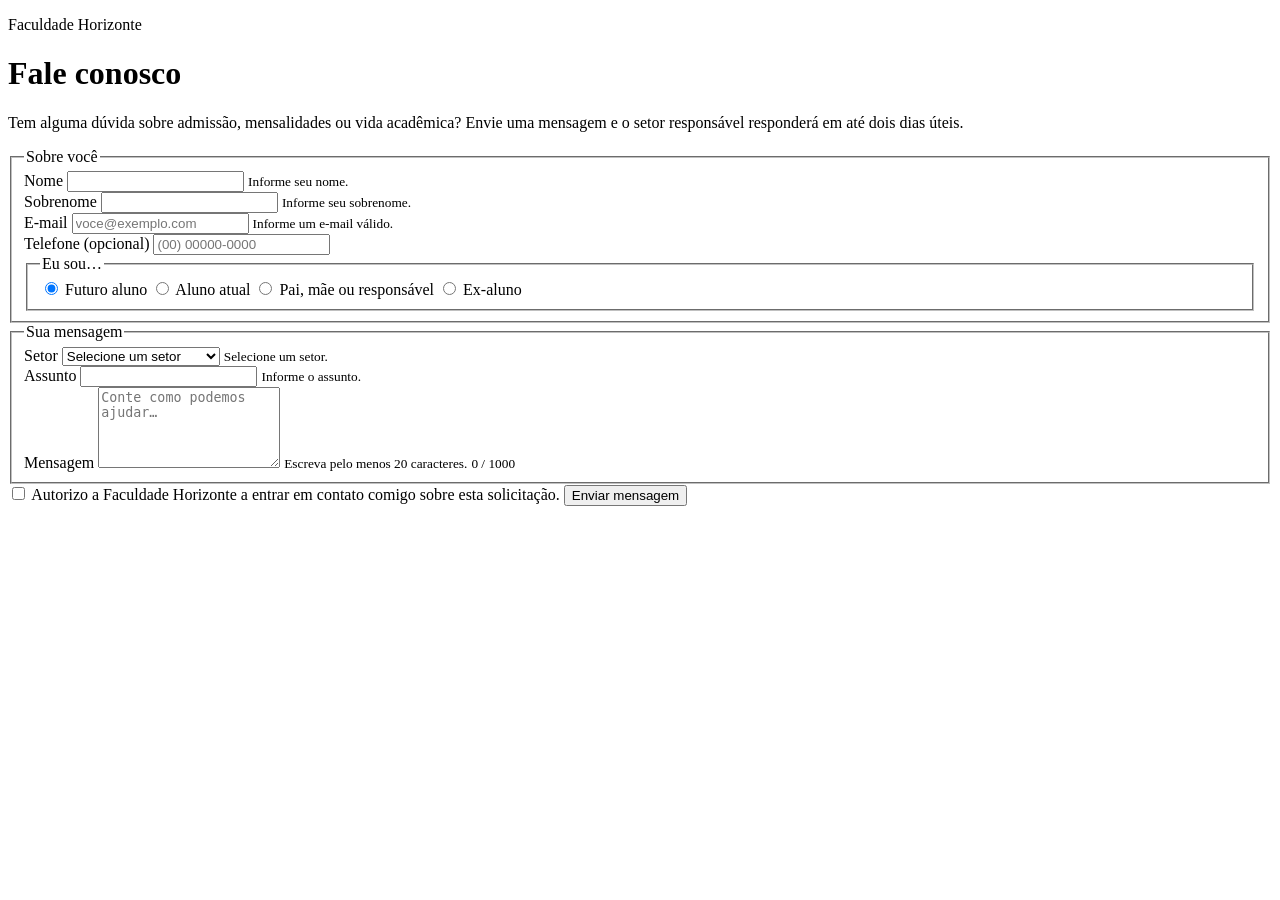
==== index.html @ 1bf38c23 "refactor: traduz páginas, README e identificadores para português" ====
<!DOCTYPE html>
<html lang="pt-BR">

<head>
    <meta charset="UTF-8">
    <meta name="viewport" content="width=device-width, initial-scale=1.0">
    <meta name="description" content="Fale com a Faculdade Horizonte: admissão e matrícula, mensalidades e bolsas, secretaria acadêmica, estágios e carreiras e suporte de TI.">
    <meta name="color-scheme" content="light dark">
    <title>Fale Conosco — Faculdade Horizonte</title>
    <link rel="preconnect" href="https://fonts.googleapis.com">
    <link rel="preconnect" href="https://fonts.gstatic.com" crossorigin>
    <link
        href="https://fonts.googleapis.com/css2?family=Fraunces:opsz,wght@9..144,600&family=Inter:wght@400;500;600&display=swap"
        rel="stylesheet">
    <link rel="stylesheet" href="css/estilos.css">
    <script src="js/principal.js" defer></script>
</head>

<body>
    <main class="pagina">
        <header class="introducao">
            <p class="selo">Faculdade Horizonte</p>
            <h1>Fale conosco</h1>
            <p>Tem alguma dúvida sobre admissão, mensalidades ou vida acadêmica? Envie uma mensagem e o setor responsável responderá em até dois dias úteis.</p>
        </header>

        <form class="cartao" id="formulario-contato" action="obrigado.html" method="post">
            <fieldset>
                <legend>Sobre você</legend>

                <div class="linha">
                    <div class="campo">
                        <label for="nome">Nome</label>
                        <input type="text" id="nome" name="nome" autocomplete="given-name"
                            aria-describedby="erro-nome" required>
                        <small class="erro" id="erro-nome">Informe seu nome.</small>
                    </div>
                    <div class="campo">
                        <label for="sobrenome">Sobrenome</label>
                        <input type="text" id="sobrenome" name="sobrenome" autocomplete="family-name"
                            aria-describedby="erro-sobrenome" required>
                        <small class="erro" id="erro-sobrenome">Informe seu sobrenome.</small>
                    </div>
                </div>

                <div class="linha">
                    <div class="campo">
                        <label for="email">E-mail</label>
                        <input type="email" id="email" name="email" autocomplete="email" placeholder="voce@exemplo.com"
                            aria-describedby="erro-email" required>
                        <small class="erro" id="erro-email">Informe um e-mail válido.</small>
                    </div>
                    <div class="campo">
                        <label for="telefone">Telefone <span class="opcional">(opcional)</span></label>
                        <input type="tel" id="telefone" name="telefone" autocomplete="tel" inputmode="numeric"
                            placeholder="(00) 00000-0000">
                    </div>
                </div>

                <fieldset class="campo">
                    <legend class="rotulo-campo">Eu sou…</legend>
                    <div class="opcoes">
                        <label class="opcao">
                            <input type="radio" name="perfil" value="futuro-aluno" required checked>
                            <span>Futuro aluno</span>
                        </label>
                        <label class="opcao">
                            <input type="radio" name="perfil" value="aluno-atual">
                            <span>Aluno atual</span>
                        </label>
                        <label class="opcao">
                            <input type="radio" name="perfil" value="responsavel">
                            <span>Pai, mãe ou responsável</span>
                        </label>
                        <label class="opcao">
                            <input type="radio" name="perfil" value="ex-aluno">
                            <span>Ex-aluno</span>
                        </label>
                    </div>
                </fieldset>
            </fieldset>

            <fieldset>
                <legend>Sua mensagem</legend>

                <div class="campo">
                    <label for="setor">Setor</label>
                    <select id="setor" name="setor" aria-describedby="erro-setor" required>
                        <option value="" disabled selected>Selecione um setor</option>
                        <option value="admissao">Admissão e matrícula</option>
                        <option value="mensalidades">Mensalidades e bolsas</option>
                        <option value="secretaria">Secretaria acadêmica</option>
                        <option value="estagios-carreiras">Estágios e carreiras</option>
                        <option value="suporte-ti">Suporte de TI</option>
                        <option value="outro">Outro</option>
                    </select>
                    <small class="erro" id="erro-setor">Selecione um setor.</small>
                </div>

                <div class="campo">
                    <label for="assunto">Assunto</label>
                    <input type="text" id="assunto" name="assunto" maxlength="100" aria-describedby="erro-assunto" required>
                    <small class="erro" id="erro-assunto">Informe o assunto.</small>
                </div>

                <div class="campo">
                    <label for="mensagem">Mensagem</label>
                    <textarea id="mensagem" name="mensagem" rows="5" minlength="20" maxlength="1000"
                        placeholder="Conte como podemos ajudar…" aria-describedby="erro-mensagem contador" required></textarea>
                    <small class="erro" id="erro-mensagem">Escreva pelo menos 20 caracteres.</small>
                    <small class="contador" id="contador" aria-live="polite">0 / 1000</small>
                </div>
            </fieldset>

            <label class="consentimento">
                <input type="checkbox" name="consentimento" required>
                <span>Autorizo a Faculdade Horizonte a entrar em contato comigo sobre esta solicitação.</span>
            </label>

            <button type="submit">Enviar mensagem</button>
        </form>
    </main>
</body>

</html>
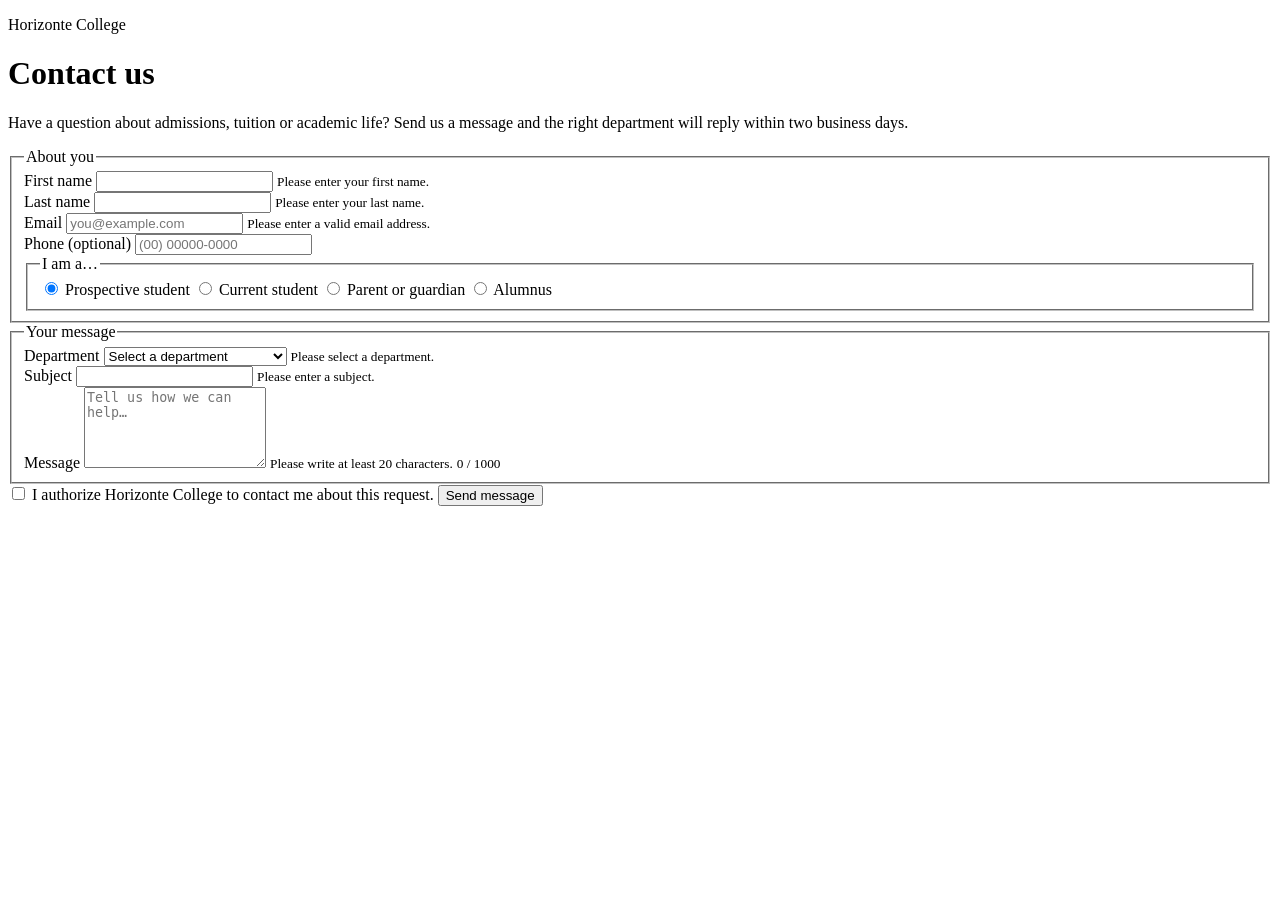
==== commit 6d26557b: "revert: restore English pages and README Restores the content of bb3acb6.  Co-Authored-By: Claude " ====
--- a/index.html
+++ b/index.html
@@ -1,125 +1,125 @@
 <!DOCTYPE html>
-<html lang="pt-BR">
+<html lang="en">
 
 <head>
-    <meta charset="UTF-8">
-    <meta name="viewport" content="width=device-width, initial-scale=1.0">
-    <meta name="description" content="Fale com a Faculdade Horizonte: admissão e matrícula, mensalidades e bolsas, secretaria acadêmica, estágios e carreiras e suporte de TI.">
-    <meta name="color-scheme" content="light dark">
-    <title>Fale Conosco — Faculdade Horizonte</title>
-    <link rel="preconnect" href="https://fonts.googleapis.com">
-    <link rel="preconnect" href="https://fonts.gstatic.com" crossorigin>
-    <link
-        href="https://fonts.googleapis.com/css2?family=Fraunces:opsz,wght@9..144,600&family=Inter:wght@400;500;600&display=swap"
-        rel="stylesheet">
-    <link rel="stylesheet" href="css/estilos.css">
-    <script src="js/principal.js" defer></script>
+  <meta charset="UTF-8">
+  <meta name="viewport" content="width=device-width, initial-scale=1.0">
+  <meta name="description" content="Contact Horizonte College: admissions and enrollment, tuition and scholarships, registrar's office, internships and careers, and IT support.">
+  <meta name="color-scheme" content="light dark">
+  <title>Contact Us — Horizonte College</title>
+  <link rel="preconnect" href="https://fonts.googleapis.com">
+  <link rel="preconnect" href="https://fonts.gstatic.com" crossorigin>
+  <link
+    href="https://fonts.googleapis.com/css2?family=Fraunces:opsz,wght@9..144,600&family=Inter:wght@400;500;600&display=swap"
+    rel="stylesheet">
+  <link rel="stylesheet" href="css/styles.css">
+  <script src="js/main.js" defer></script>
 </head>
 
 <body>
-    <main class="pagina">
-        <header class="introducao">
-            <p class="selo">Faculdade Horizonte</p>
-            <h1>Fale conosco</h1>
-            <p>Tem alguma dúvida sobre admissão, mensalidades ou vida acadêmica? Envie uma mensagem e o setor responsável responderá em até dois dias úteis.</p>
-        </header>
+  <main class="page">
+    <header class="intro">
+      <p class="badge">Horizonte College</p>
+      <h1>Contact us</h1>
+      <p>Have a question about admissions, tuition or academic life? Send us a message and the right department will reply within two business days.</p>
+    </header>
 
-        <form class="cartao" id="formulario-contato" action="obrigado.html" method="post">
-            <fieldset>
-                <legend>Sobre você</legend>
+    <form class="card" id="contact-form" action="thank-you.html" method="post">
+      <fieldset>
+        <legend>About you</legend>
 
-                <div class="linha">
-                    <div class="campo">
-                        <label for="nome">Nome</label>
-                        <input type="text" id="nome" name="nome" autocomplete="given-name"
-                            aria-describedby="erro-nome" required>
-                        <small class="erro" id="erro-nome">Informe seu nome.</small>
-                    </div>
-                    <div class="campo">
-                        <label for="sobrenome">Sobrenome</label>
-                        <input type="text" id="sobrenome" name="sobrenome" autocomplete="family-name"
-                            aria-describedby="erro-sobrenome" required>
-                        <small class="erro" id="erro-sobrenome">Informe seu sobrenome.</small>
-                    </div>
-                </div>
+        <div class="row">
+          <div class="field">
+            <label for="firstName">First name</label>
+            <input type="text" id="firstName" name="firstName" autocomplete="given-name"
+              aria-describedby="first-name-error" required>
+            <small class="error" id="first-name-error">Please enter your first name.</small>
+          </div>
+          <div class="field">
+            <label for="lastName">Last name</label>
+            <input type="text" id="lastName" name="lastName" autocomplete="family-name"
+              aria-describedby="last-name-error" required>
+            <small class="error" id="last-name-error">Please enter your last name.</small>
+          </div>
+        </div>
 
-                <div class="linha">
-                    <div class="campo">
-                        <label for="email">E-mail</label>
-                        <input type="email" id="email" name="email" autocomplete="email" placeholder="voce@exemplo.com"
-                            aria-describedby="erro-email" required>
-                        <small class="erro" id="erro-email">Informe um e-mail válido.</small>
-                    </div>
-                    <div class="campo">
-                        <label for="telefone">Telefone <span class="opcional">(opcional)</span></label>
-                        <input type="tel" id="telefone" name="telefone" autocomplete="tel" inputmode="numeric"
-                            placeholder="(00) 00000-0000">
-                    </div>
-                </div>
+        <div class="row">
+          <div class="field">
+            <label for="email">Email</label>
+            <input type="email" id="email" name="email" autocomplete="email" placeholder="you@example.com"
+              aria-describedby="email-error" required>
+            <small class="error" id="email-error">Please enter a valid email address.</small>
+          </div>
+          <div class="field">
+            <label for="phone">Phone <span class="optional">(optional)</span></label>
+            <input type="tel" id="phone" name="phone" autocomplete="tel" inputmode="numeric"
+              placeholder="(00) 00000-0000">
+          </div>
+        </div>
 
-                <fieldset class="campo">
-                    <legend class="rotulo-campo">Eu sou…</legend>
-                    <div class="opcoes">
-                        <label class="opcao">
-                            <input type="radio" name="perfil" value="futuro-aluno" required checked>
-                            <span>Futuro aluno</span>
-                        </label>
-                        <label class="opcao">
-                            <input type="radio" name="perfil" value="aluno-atual">
-                            <span>Aluno atual</span>
-                        </label>
-                        <label class="opcao">
-                            <input type="radio" name="perfil" value="responsavel">
-                            <span>Pai, mãe ou responsável</span>
-                        </label>
-                        <label class="opcao">
-                            <input type="radio" name="perfil" value="ex-aluno">
-                            <span>Ex-aluno</span>
-                        </label>
-                    </div>
-                </fieldset>
-            </fieldset>
+        <fieldset class="field">
+          <legend class="field-label">I am a…</legend>
+          <div class="options">
+            <label class="option">
+              <input type="radio" name="role" value="prospective-student" required checked>
+              <span>Prospective student</span>
+            </label>
+            <label class="option">
+              <input type="radio" name="role" value="current-student">
+              <span>Current student</span>
+            </label>
+            <label class="option">
+              <input type="radio" name="role" value="parent-guardian">
+              <span>Parent or guardian</span>
+            </label>
+            <label class="option">
+              <input type="radio" name="role" value="alumnus">
+              <span>Alumnus</span>
+            </label>
+          </div>
+        </fieldset>
+      </fieldset>
 
-            <fieldset>
-                <legend>Sua mensagem</legend>
+      <fieldset>
+        <legend>Your message</legend>
 
-                <div class="campo">
-                    <label for="setor">Setor</label>
-                    <select id="setor" name="setor" aria-describedby="erro-setor" required>
-                        <option value="" disabled selected>Selecione um setor</option>
-                        <option value="admissao">Admissão e matrícula</option>
-                        <option value="mensalidades">Mensalidades e bolsas</option>
-                        <option value="secretaria">Secretaria acadêmica</option>
-                        <option value="estagios-carreiras">Estágios e carreiras</option>
-                        <option value="suporte-ti">Suporte de TI</option>
-                        <option value="outro">Outro</option>
-                    </select>
-                    <small class="erro" id="erro-setor">Selecione um setor.</small>
-                </div>
+        <div class="field">
+          <label for="department">Department</label>
+          <select id="department" name="department" aria-describedby="department-error" required>
+            <option value="" disabled selected>Select a department</option>
+            <option value="admissions">Admissions and enrollment</option>
+            <option value="tuition">Tuition and scholarships</option>
+            <option value="registrar">Registrar's office</option>
+            <option value="internships-careers">Internships and careers</option>
+            <option value="it-support">IT support</option>
+            <option value="other">Other</option>
+          </select>
+          <small class="error" id="department-error">Please select a department.</small>
+        </div>
 
-                <div class="campo">
-                    <label for="assunto">Assunto</label>
-                    <input type="text" id="assunto" name="assunto" maxlength="100" aria-describedby="erro-assunto" required>
-                    <small class="erro" id="erro-assunto">Informe o assunto.</small>
-                </div>
+        <div class="field">
+          <label for="subject">Subject</label>
+          <input type="text" id="subject" name="subject" maxlength="100" aria-describedby="subject-error" required>
+          <small class="error" id="subject-error">Please enter a subject.</small>
+        </div>
 
-                <div class="campo">
-                    <label for="mensagem">Mensagem</label>
-                    <textarea id="mensagem" name="mensagem" rows="5" minlength="20" maxlength="1000"
-                        placeholder="Conte como podemos ajudar…" aria-describedby="erro-mensagem contador" required></textarea>
-                    <small class="erro" id="erro-mensagem">Escreva pelo menos 20 caracteres.</small>
-                    <small class="contador" id="contador" aria-live="polite">0 / 1000</small>
-                </div>
-            </fieldset>
+        <div class="field">
+          <label for="message">Message</label>
+          <textarea id="message" name="message" rows="5" minlength="20" maxlength="1000"
+            placeholder="Tell us how we can help…" aria-describedby="message-error counter" required></textarea>
+          <small class="error" id="message-error">Please write at least 20 characters.</small>
+          <small class="counter" id="counter" aria-live="polite">0 / 1000</small>
+        </div>
+      </fieldset>
 
-            <label class="consentimento">
-                <input type="checkbox" name="consentimento" required>
-                <span>Autorizo a Faculdade Horizonte a entrar em contato comigo sobre esta solicitação.</span>
-            </label>
+      <label class="consent">
+        <input type="checkbox" name="consent" required>
+        <span>I authorize Horizonte College to contact me about this request.</span>
+      </label>
 
-            <button type="submit">Enviar mensagem</button>
-        </form>
-    </main>
+      <button type="submit">Send message</button>
+    </form>
+  </main>
 </body>
 
 </html>
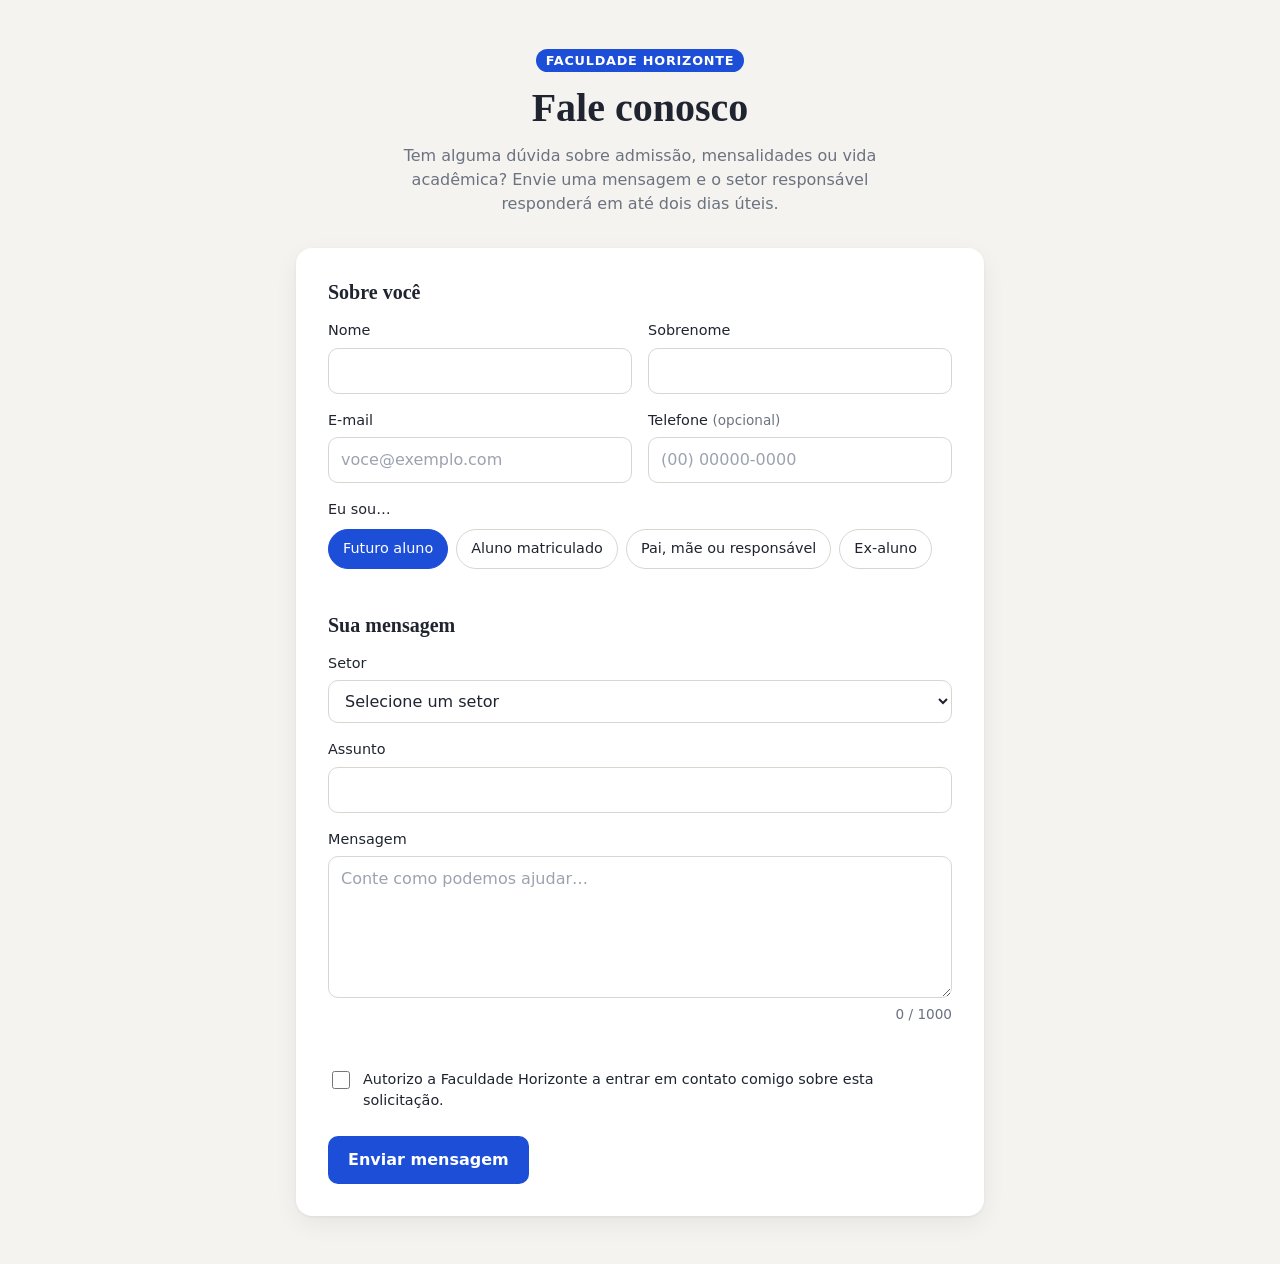
==== commit 58013b51: "feat: traduz a página de contato para português" ====
--- a/index.html
+++ b/index.html
@@ -1,12 +1,12 @@
 <!DOCTYPE html>
-<html lang="en">
+<html lang="pt-BR">
 
 <head>
   <meta charset="UTF-8">
   <meta name="viewport" content="width=device-width, initial-scale=1.0">
-  <meta name="description" content="Contact Horizonte College: admissions and enrollment, tuition and scholarships, registrar's office, internships and careers, and IT support.">
+  <meta name="description" content="Fale com a Faculdade Horizonte: admissão e matrícula, mensalidades e bolsas, secretaria acadêmica, estágios e carreiras e suporte de TI.">
   <meta name="color-scheme" content="light dark">
-  <title>Contact Us — Horizonte College</title>
+  <title>Fale Conosco — Faculdade Horizonte</title>
   <link rel="preconnect" href="https://fonts.googleapis.com">
   <link rel="preconnect" href="https://fonts.gstatic.com" crossorigin>
   <link
@@ -19,105 +19,105 @@
 <body>
   <main class="page">
     <header class="intro">
-      <p class="badge">Horizonte College</p>
-      <h1>Contact us</h1>
-      <p>Have a question about admissions, tuition or academic life? Send us a message and the right department will reply within two business days.</p>
+      <p class="badge">Faculdade Horizonte</p>
+      <h1>Fale conosco</h1>
+      <p>Tem alguma dúvida sobre admissão, mensalidades ou vida acadêmica? Envie uma mensagem e o setor responsável responderá em até dois dias úteis.</p>
     </header>
 
     <form class="card" id="contact-form" action="thank-you.html" method="post">
       <fieldset>
-        <legend>About you</legend>
+        <legend>Sobre você</legend>
 
         <div class="row">
           <div class="field">
-            <label for="firstName">First name</label>
+            <label for="firstName">Nome</label>
             <input type="text" id="firstName" name="firstName" autocomplete="given-name"
               aria-describedby="first-name-error" required>
-            <small class="error" id="first-name-error">Please enter your first name.</small>
+            <small class="error" id="first-name-error">Informe seu nome.</small>
           </div>
           <div class="field">
-            <label for="lastName">Last name</label>
+            <label for="lastName">Sobrenome</label>
             <input type="text" id="lastName" name="lastName" autocomplete="family-name"
               aria-describedby="last-name-error" required>
-            <small class="error" id="last-name-error">Please enter your last name.</small>
+            <small class="error" id="last-name-error">Informe seu sobrenome.</small>
           </div>
         </div>
 
         <div class="row">
           <div class="field">
-            <label for="email">Email</label>
-            <input type="email" id="email" name="email" autocomplete="email" placeholder="you@example.com"
+            <label for="email">E-mail</label>
+            <input type="email" id="email" name="email" autocomplete="email" placeholder="voce@exemplo.com"
               aria-describedby="email-error" required>
-            <small class="error" id="email-error">Please enter a valid email address.</small>
+            <small class="error" id="email-error">Informe um e-mail válido.</small>
           </div>
           <div class="field">
-            <label for="phone">Phone <span class="optional">(optional)</span></label>
+            <label for="phone">Telefone <span class="optional">(opcional)</span></label>
             <input type="tel" id="phone" name="phone" autocomplete="tel" inputmode="numeric"
               placeholder="(00) 00000-0000">
           </div>
         </div>
 
         <fieldset class="field">
-          <legend class="field-label">I am a…</legend>
+          <legend class="field-label">Eu sou…</legend>
           <div class="options">
             <label class="option">
               <input type="radio" name="role" value="prospective-student" required checked>
-              <span>Prospective student</span>
+              <span>Futuro aluno</span>
             </label>
             <label class="option">
               <input type="radio" name="role" value="current-student">
-              <span>Current student</span>
+              <span>Aluno matriculado</span>
             </label>
             <label class="option">
               <input type="radio" name="role" value="parent-guardian">
-              <span>Parent or guardian</span>
+              <span>Pai, mãe ou responsável</span>
             </label>
             <label class="option">
               <input type="radio" name="role" value="alumnus">
-              <span>Alumnus</span>
+              <span>Ex-aluno</span>
             </label>
           </div>
         </fieldset>
       </fieldset>
 
       <fieldset>
-        <legend>Your message</legend>
+        <legend>Sua mensagem</legend>
 
         <div class="field">
-          <label for="department">Department</label>
+          <label for="department">Setor</label>
           <select id="department" name="department" aria-describedby="department-error" required>
-            <option value="" disabled selected>Select a department</option>
-            <option value="admissions">Admissions and enrollment</option>
-            <option value="tuition">Tuition and scholarships</option>
-            <option value="registrar">Registrar's office</option>
-            <option value="internships-careers">Internships and careers</option>
-            <option value="it-support">IT support</option>
-            <option value="other">Other</option>
+            <option value="" disabled selected>Selecione um setor</option>
+            <option value="admissions">Admissão e matrícula</option>
+            <option value="tuition">Mensalidades e bolsas</option>
+            <option value="registrar">Secretaria acadêmica</option>
+            <option value="internships-careers">Estágios e carreiras</option>
+            <option value="it-support">Suporte de TI</option>
+            <option value="other">Outro</option>
           </select>
-          <small class="error" id="department-error">Please select a department.</small>
+          <small class="error" id="department-error">Selecione um setor.</small>
         </div>
 
         <div class="field">
-          <label for="subject">Subject</label>
+          <label for="subject">Assunto</label>
           <input type="text" id="subject" name="subject" maxlength="100" aria-describedby="subject-error" required>
-          <small class="error" id="subject-error">Please enter a subject.</small>
+          <small class="error" id="subject-error">Informe o assunto.</small>
         </div>
 
         <div class="field">
-          <label for="message">Message</label>
+          <label for="message">Mensagem</label>
           <textarea id="message" name="message" rows="5" minlength="20" maxlength="1000"
-            placeholder="Tell us how we can help…" aria-describedby="message-error counter" required></textarea>
-          <small class="error" id="message-error">Please write at least 20 characters.</small>
+            placeholder="Conte como podemos ajudar…" aria-describedby="message-error counter" required></textarea>
+          <small class="error" id="message-error">Escreva pelo menos 20 caracteres.</small>
           <small class="counter" id="counter" aria-live="polite">0 / 1000</small>
         </div>
       </fieldset>
 
       <label class="consent">
         <input type="checkbox" name="consent" required>
-        <span>I authorize Horizonte College to contact me about this request.</span>
+        <span>Autorizo a Faculdade Horizonte a entrar em contato comigo sobre esta solicitação.</span>
       </label>
 
-      <button type="submit">Send message</button>
+      <button type="submit">Enviar mensagem</button>
     </form>
   </main>
 </body>
--- a/css/styles.css
+++ b/css/styles.css
@@ -0,0 +1,355 @@
+:root {
+    color-scheme: light;
+    --background: #f5f3ef;
+    --card-background: #ffffff;
+    --field-background: #ffffff;
+    --text: #1f2430;
+    --muted-text: #6b7280;
+    --hint-text: #9ca3af;
+    --border: #d9d6cf;
+    --border-hover: #b8b4aa;
+    --primary: #1d4ed8;
+    --on-primary: #ffffff;
+    --error: #b42318;
+    --success-background: #dcfce7;
+    --success-text: #15803d;
+    --shadow: 0 1px 3px rgb(0 0 0 / .06), 0 8px 24px rgb(0 0 0 / .06);
+    --radius: 10px;
+    --transition-speed: .15s;
+}
+
+@media (prefers-color-scheme: dark) {
+    :root {
+        color-scheme: dark;
+        --background: #12141a;
+        --card-background: #1b1e26;
+        --field-background: #12141a;
+        --text: #e8e9ed;
+        --muted-text: #9aa1ad;
+        --hint-text: #6b7280;
+        --border: #343844;
+        --border-hover: #4b5060;
+        --primary: #5b8cff;
+        --on-primary: #0b1020;
+        --error: #f97066;
+        --success-background: #14532d;
+        --success-text: #86efac;
+        --shadow: 0 1px 3px rgb(0 0 0 / .4), 0 8px 24px rgb(0 0 0 / .3);
+    }
+}
+
+*,
+*::before,
+*::after {
+    box-sizing: border-box;
+}
+
+body {
+    margin: 0;
+    font-family: "Inter", system-ui, sans-serif;
+    background: var(--background);
+    color: var(--text);
+    line-height: 1.5;
+    -webkit-font-smoothing: antialiased;
+}
+
+h1,
+h2,
+legend {
+    font-family: "Fraunces", Georgia, serif;
+    font-weight: 600;
+    line-height: 1.2;
+}
+
+h1 {
+    font-size: clamp(1.75rem, 1.2rem + 2vw, 2.5rem);
+    margin: 0 0 12px;
+}
+
+.page {
+    max-width: 720px;
+    margin: 0 auto;
+    padding: 48px 16px;
+}
+
+.intro {
+    text-align: center;
+    margin-bottom: 32px;
+}
+
+.intro p {
+    max-width: 52ch;
+    margin: 0 auto;
+    color: var(--muted-text);
+}
+
+.intro .badge {
+    display: inline-block;
+    margin-bottom: 12px;
+    padding: 2px 10px;
+    border-radius: 999px;
+    background: var(--primary);
+    color: var(--on-primary);
+    font-size: .8rem;
+    font-weight: 600;
+    letter-spacing: .06em;
+    text-transform: uppercase;
+}
+
+.card {
+    background: var(--card-background);
+    border-radius: 16px;
+    padding: 32px;
+    box-shadow: var(--shadow);
+}
+
+fieldset {
+    border: 0;
+    padding: 0;
+    margin: 0 0 28px;
+    min-width: 0;
+}
+
+legend {
+    padding: 0;
+    font-size: 1.25rem;
+    margin-bottom: 16px;
+}
+
+.row {
+    display: grid;
+    grid-template-columns: 1fr 1fr;
+    gap: 16px;
+}
+
+.field {
+    display: flex;
+    flex-direction: column;
+    gap: 6px;
+    margin-bottom: 16px;
+}
+
+label,
+.field-label {
+    font-weight: 500;
+    font-size: .9rem;
+}
+
+legend.field-label {
+    font-family: inherit;
+    line-height: 1.5;
+    margin-bottom: 8px;
+}
+
+.optional,
+.counter {
+    color: var(--muted-text);
+    font-weight: 400;
+    font-size: .85rem;
+}
+
+.counter {
+    align-self: flex-end;
+    font-variant-numeric: tabular-nums;
+}
+
+input,
+select,
+textarea {
+    width: 100%;
+    font: inherit;
+    color: inherit;
+    padding: 10px 12px;
+    border: 1px solid var(--border);
+    border-radius: var(--radius);
+    background: var(--field-background);
+    transition: border-color var(--transition-speed);
+}
+
+textarea {
+    resize: vertical;
+    min-height: 120px;
+}
+
+input:hover,
+select:hover,
+textarea:hover {
+    border-color: var(--border-hover);
+}
+
+input:focus-visible,
+select:focus-visible,
+textarea:focus-visible {
+    outline: 2px solid var(--primary);
+    outline-offset: 1px;
+    border-color: var(--primary);
+}
+
+::placeholder {
+    color: var(--hint-text);
+}
+
+.error {
+    display: none;
+    color: var(--error);
+    font-size: .85rem;
+}
+
+:is(input, select, textarea):user-invalid {
+    border-color: var(--error);
+}
+
+:is(input, select, textarea):user-invalid ~ .error {
+    display: block;
+}
+
+.options {
+    display: flex;
+    flex-wrap: wrap;
+    gap: 8px;
+}
+
+.option {
+    position: relative;
+}
+
+.option input {
+    position: absolute;
+    opacity: 0;
+    width: 1px;
+    height: 1px;
+}
+
+.option span {
+    display: inline-block;
+    padding: 8px 14px;
+    border: 1px solid var(--border);
+    border-radius: 999px;
+    font-weight: 400;
+    cursor: pointer;
+    transition: background var(--transition-speed), border-color var(--transition-speed), color var(--transition-speed);
+}
+
+.option span:hover {
+    border-color: var(--primary);
+}
+
+.option input:checked + span {
+    background: var(--primary);
+    border-color: var(--primary);
+    color: var(--on-primary);
+}
+
+.option input:focus-visible + span {
+    outline: 2px solid var(--primary);
+    outline-offset: 2px;
+}
+
+.consent {
+    display: flex;
+    gap: 10px;
+    align-items: flex-start;
+    font-weight: 400;
+    margin-bottom: 24px;
+    cursor: pointer;
+}
+
+.consent input {
+    width: 18px;
+    height: 18px;
+    margin-top: 2px;
+    flex-shrink: 0;
+    accent-color: var(--primary);
+}
+
+button,
+.button-link {
+    display: inline-block;
+    text-decoration: none;
+    font: inherit;
+    font-weight: 600;
+    padding: 12px 20px;
+    border: 0;
+    border-radius: var(--radius);
+    background: var(--primary);
+    color: var(--on-primary);
+    cursor: pointer;
+    transition: filter var(--transition-speed), transform var(--transition-speed);
+}
+
+button:hover,
+.button-link:hover {
+    filter: brightness(1.1);
+}
+
+button:active,
+.button-link:active {
+    transform: translateY(1px);
+}
+
+button:focus-visible,
+.button-link:focus-visible {
+    outline: 2px solid var(--primary);
+    outline-offset: 2px;
+}
+
+button:disabled {
+    cursor: progress;
+    opacity: .7;
+    filter: none;
+    transform: none;
+}
+
+.success {
+    text-align: center;
+}
+
+.success-icon {
+    width: 56px;
+    height: 56px;
+    margin: 0 auto 12px;
+    display: grid;
+    place-items: center;
+    border-radius: 50%;
+    background: var(--success-background);
+    color: var(--success-text);
+    font-size: 1.5rem;
+}
+
+.success h1 {
+    font-size: 1.75rem;
+    margin: 0 0 8px;
+}
+
+.success p {
+    color: var(--muted-text);
+    margin: 0 0 24px;
+}
+
+@media (max-width: 560px) {
+    .page {
+        padding-block: 32px;
+    }
+
+    .card {
+        padding: 24px 20px;
+    }
+
+    .row {
+        grid-template-columns: 1fr;
+        gap: 0;
+    }
+
+    button,
+    .button-link {
+        width: 100%;
+    }
+}
+
+@media (prefers-reduced-motion: reduce) {
+    *,
+    *::before,
+    *::after {
+        transition: none !important;
+    }
+}
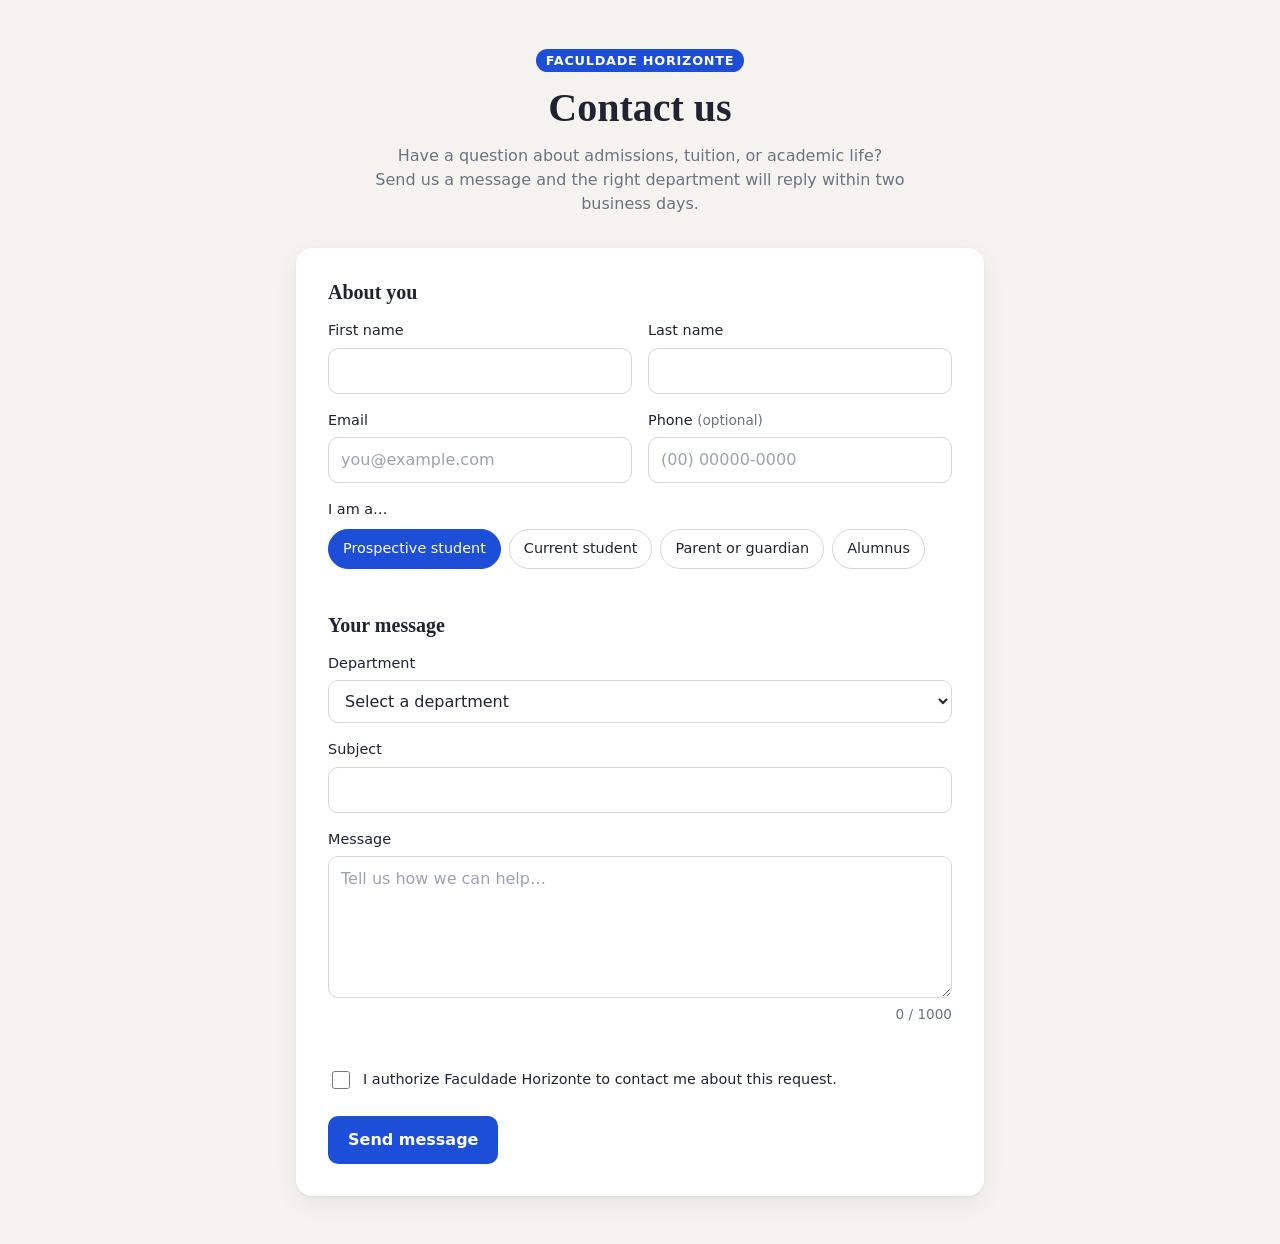
==== commit eb428589: "feat: translate contact page to English" ====
--- a/index.html
+++ b/index.html
@@ -1,12 +1,12 @@
 <!DOCTYPE html>
-<html lang="pt-BR">
+<html lang="en">
 
 <head>
   <meta charset="UTF-8">
   <meta name="viewport" content="width=device-width, initial-scale=1.0">
-  <meta name="description" content="Fale com a Faculdade Horizonte: admissão e matrícula, mensalidades e bolsas, secretaria acadêmica, estágios e carreiras e suporte de TI.">
+  <meta name="description" content="Contact Faculdade Horizonte: admissions and enrollment, tuition and scholarships, registrar's office, internships and careers, and IT support.">
   <meta name="color-scheme" content="light dark">
-  <title>Fale Conosco — Faculdade Horizonte</title>
+  <title>Contact Us — Faculdade Horizonte</title>
   <link rel="preconnect" href="https://fonts.googleapis.com">
   <link rel="preconnect" href="https://fonts.gstatic.com" crossorigin>
   <link
@@ -20,104 +20,104 @@
   <main class="page">
     <header class="intro">
       <p class="badge">Faculdade Horizonte</p>
-      <h1>Fale conosco</h1>
-      <p>Tem alguma dúvida sobre admissão, mensalidades ou vida acadêmica? Envie uma mensagem e o setor responsável responderá em até dois dias úteis.</p>
+      <h1>Contact us</h1>
+      <p>Have a question about admissions, tuition, or academic life? Send us a message and the right department will reply within two business days.</p>
     </header>
 
     <form class="card" id="contact-form" action="thank-you.html" method="post">
       <fieldset>
-        <legend>Sobre você</legend>
+        <legend>About you</legend>
 
         <div class="row">
           <div class="field">
-            <label for="firstName">Nome</label>
+            <label for="firstName">First name</label>
             <input type="text" id="firstName" name="firstName" autocomplete="given-name"
               aria-describedby="first-name-error" required>
-            <small class="error" id="first-name-error">Informe seu nome.</small>
+            <small class="error" id="first-name-error">Please enter your first name.</small>
           </div>
           <div class="field">
-            <label for="lastName">Sobrenome</label>
+            <label for="lastName">Last name</label>
             <input type="text" id="lastName" name="lastName" autocomplete="family-name"
               aria-describedby="last-name-error" required>
-            <small class="error" id="last-name-error">Informe seu sobrenome.</small>
+            <small class="error" id="last-name-error">Please enter your last name.</small>
           </div>
         </div>
 
         <div class="row">
           <div class="field">
-            <label for="email">E-mail</label>
-            <input type="email" id="email" name="email" autocomplete="email" placeholder="voce@exemplo.com"
+            <label for="email">Email</label>
+            <input type="email" id="email" name="email" autocomplete="email" placeholder="you@example.com"
               aria-describedby="email-error" required>
-            <small class="error" id="email-error">Informe um e-mail válido.</small>
+            <small class="error" id="email-error">Please enter a valid email address.</small>
           </div>
           <div class="field">
-            <label for="phone">Telefone <span class="optional">(opcional)</span></label>
+            <label for="phone">Phone <span class="optional">(optional)</span></label>
             <input type="tel" id="phone" name="phone" autocomplete="tel" inputmode="numeric"
               placeholder="(00) 00000-0000">
           </div>
         </div>
 
         <fieldset class="field">
-          <legend class="field-label">Eu sou…</legend>
+          <legend class="field-label">I am a…</legend>
           <div class="options">
             <label class="option">
               <input type="radio" name="role" value="prospective-student" required checked>
-              <span>Futuro aluno</span>
+              <span>Prospective student</span>
             </label>
             <label class="option">
               <input type="radio" name="role" value="current-student">
-              <span>Aluno matriculado</span>
+              <span>Current student</span>
             </label>
             <label class="option">
               <input type="radio" name="role" value="parent-guardian">
-              <span>Pai, mãe ou responsável</span>
+              <span>Parent or guardian</span>
             </label>
             <label class="option">
               <input type="radio" name="role" value="alumnus">
-              <span>Ex-aluno</span>
+              <span>Alumnus</span>
             </label>
           </div>
         </fieldset>
       </fieldset>
 
       <fieldset>
-        <legend>Sua mensagem</legend>
+        <legend>Your message</legend>
 
         <div class="field">
-          <label for="department">Setor</label>
+          <label for="department">Department</label>
           <select id="department" name="department" aria-describedby="department-error" required>
-            <option value="" disabled selected>Selecione um setor</option>
-            <option value="admissions">Admissão e matrícula</option>
-            <option value="tuition">Mensalidades e bolsas</option>
-            <option value="registrar">Secretaria acadêmica</option>
-            <option value="internships-careers">Estágios e carreiras</option>
-            <option value="it-support">Suporte de TI</option>
-            <option value="other">Outro</option>
+            <option value="" disabled selected>Select a department</option>
+            <option value="admissions">Admissions and enrollment</option>
+            <option value="tuition">Tuition and scholarships</option>
+            <option value="registrar">Registrar's office</option>
+            <option value="internships-careers">Internships and careers</option>
+            <option value="it-support">IT support</option>
+            <option value="other">Other</option>
           </select>
-          <small class="error" id="department-error">Selecione um setor.</small>
+          <small class="error" id="department-error">Please select a department.</small>
         </div>
 
         <div class="field">
-          <label for="subject">Assunto</label>
+          <label for="subject">Subject</label>
           <input type="text" id="subject" name="subject" maxlength="100" aria-describedby="subject-error" required>
-          <small class="error" id="subject-error">Informe o assunto.</small>
+          <small class="error" id="subject-error">Please enter a subject.</small>
         </div>
 
         <div class="field">
-          <label for="message">Mensagem</label>
+          <label for="message">Message</label>
           <textarea id="message" name="message" rows="5" minlength="20" maxlength="1000"
-            placeholder="Conte como podemos ajudar…" aria-describedby="message-error counter" required></textarea>
-          <small class="error" id="message-error">Escreva pelo menos 20 caracteres.</small>
+            placeholder="Tell us how we can help…" aria-describedby="message-error counter" required></textarea>
+          <small class="error" id="message-error">Please write at least 20 characters.</small>
           <small class="counter" id="counter" aria-live="polite">0 / 1000</small>
         </div>
       </fieldset>
 
       <label class="consent">
         <input type="checkbox" name="consent" required>
-        <span>Autorizo a Faculdade Horizonte a entrar em contato comigo sobre esta solicitação.</span>
+        <span>I authorize Faculdade Horizonte to contact me about this request.</span>
       </label>
 
-      <button type="submit">Enviar mensagem</button>
+      <button type="submit">Send message</button>
     </form>
   </main>
 </body>
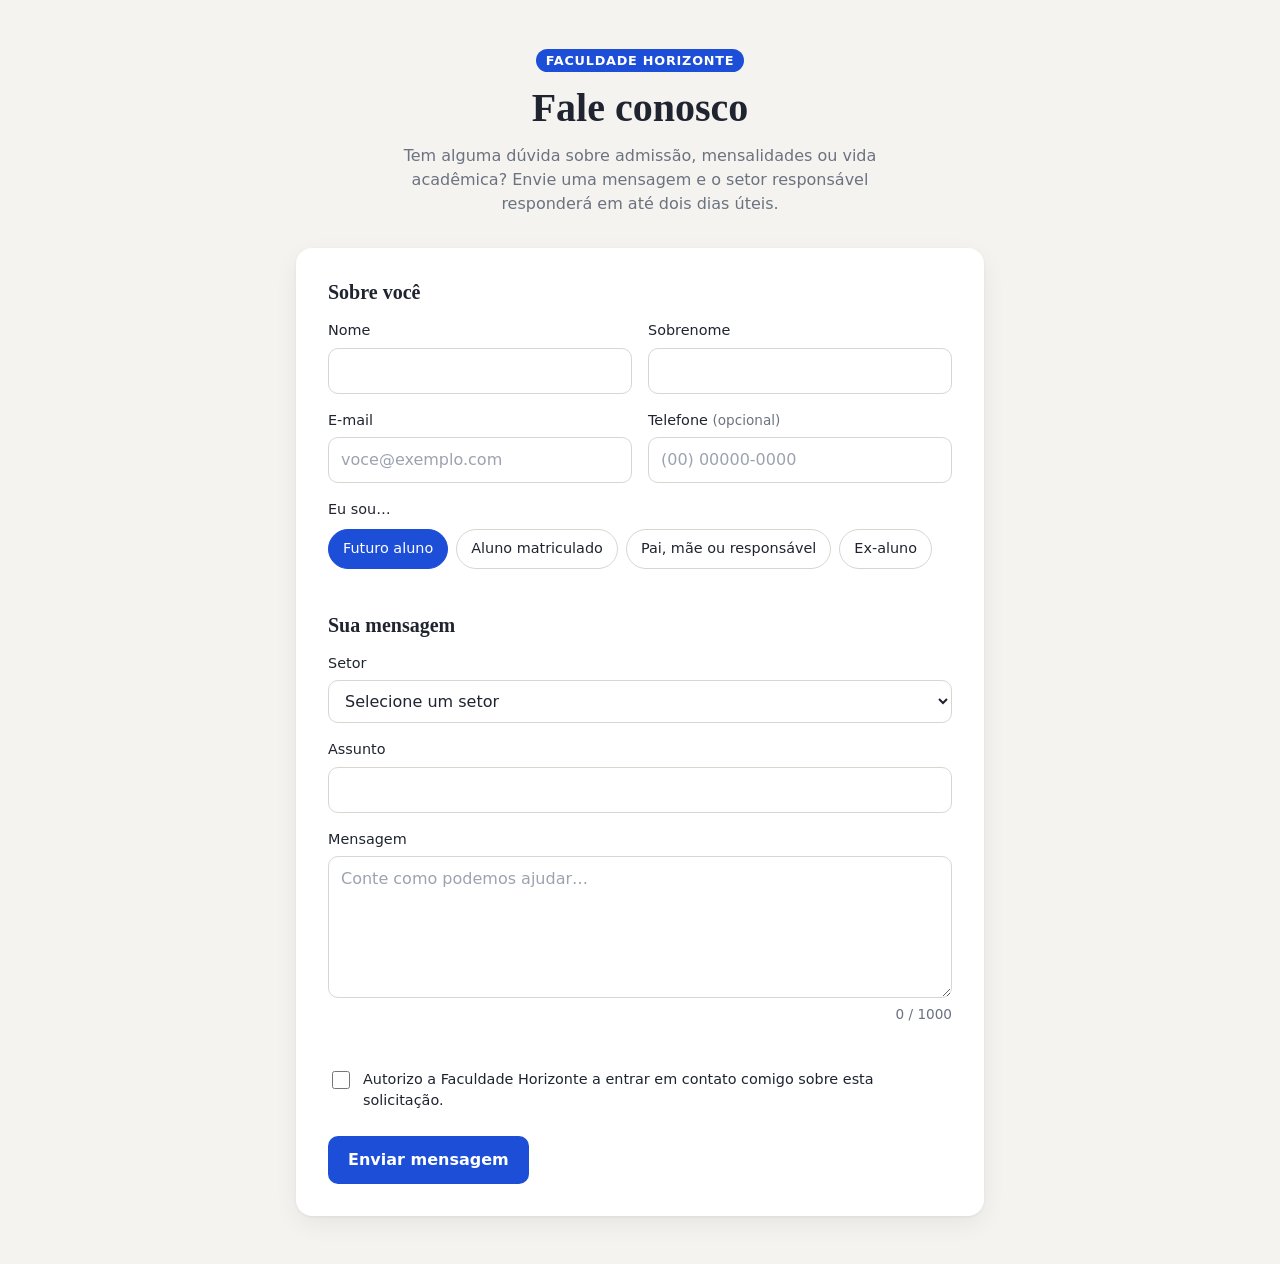
==== commit 4ec761a6: "feat: restaura a página de contato em português Co-Authored-By: Claude Opus 5.5 <noreply@anthropic.c" ====
--- a/index.html
+++ b/index.html
@@ -1,12 +1,12 @@
 <!DOCTYPE html>
-<html lang="en">
+<html lang="pt-BR">
 
 <head>
   <meta charset="UTF-8">
   <meta name="viewport" content="width=device-width, initial-scale=1.0">
-  <meta name="description" content="Contact Faculdade Horizonte: admissions and enrollment, tuition and scholarships, registrar's office, internships and careers, and IT support.">
+  <meta name="description" content="Fale com a Faculdade Horizonte: admissão e matrícula, mensalidades e bolsas, secretaria acadêmica, estágios e carreiras e suporte de TI.">
   <meta name="color-scheme" content="light dark">
-  <title>Contact Us — Faculdade Horizonte</title>
+  <title>Fale Conosco — Faculdade Horizonte</title>
   <link rel="preconnect" href="https://fonts.googleapis.com">
   <link rel="preconnect" href="https://fonts.gstatic.com" crossorigin>
   <link
@@ -20,104 +20,104 @@
   <main class="page">
     <header class="intro">
       <p class="badge">Faculdade Horizonte</p>
-      <h1>Contact us</h1>
-      <p>Have a question about admissions, tuition, or academic life? Send us a message and the right department will reply within two business days.</p>
+      <h1>Fale conosco</h1>
+      <p>Tem alguma dúvida sobre admissão, mensalidades ou vida acadêmica? Envie uma mensagem e o setor responsável responderá em até dois dias úteis.</p>
     </header>
 
     <form class="card" id="contact-form" action="thank-you.html" method="post">
       <fieldset>
-        <legend>About you</legend>
+        <legend>Sobre você</legend>
 
         <div class="row">
           <div class="field">
-            <label for="firstName">First name</label>
+            <label for="firstName">Nome</label>
             <input type="text" id="firstName" name="firstName" autocomplete="given-name"
               aria-describedby="first-name-error" required>
-            <small class="error" id="first-name-error">Please enter your first name.</small>
+            <small class="error" id="first-name-error">Informe seu nome.</small>
           </div>
           <div class="field">
-            <label for="lastName">Last name</label>
+            <label for="lastName">Sobrenome</label>
             <input type="text" id="lastName" name="lastName" autocomplete="family-name"
               aria-describedby="last-name-error" required>
-            <small class="error" id="last-name-error">Please enter your last name.</small>
+            <small class="error" id="last-name-error">Informe seu sobrenome.</small>
           </div>
         </div>
 
         <div class="row">
           <div class="field">
-            <label for="email">Email</label>
-            <input type="email" id="email" name="email" autocomplete="email" placeholder="you@example.com"
+            <label for="email">E-mail</label>
+            <input type="email" id="email" name="email" autocomplete="email" placeholder="voce@exemplo.com"
               aria-describedby="email-error" required>
-            <small class="error" id="email-error">Please enter a valid email address.</small>
+            <small class="error" id="email-error">Informe um e-mail válido.</small>
           </div>
           <div class="field">
-            <label for="phone">Phone <span class="optional">(optional)</span></label>
+            <label for="phone">Telefone <span class="optional">(opcional)</span></label>
             <input type="tel" id="phone" name="phone" autocomplete="tel" inputmode="numeric"
               placeholder="(00) 00000-0000">
           </div>
         </div>
 
         <fieldset class="field">
-          <legend class="field-label">I am a…</legend>
+          <legend class="field-label">Eu sou…</legend>
           <div class="options">
             <label class="option">
               <input type="radio" name="role" value="prospective-student" required checked>
-              <span>Prospective student</span>
+              <span>Futuro aluno</span>
             </label>
             <label class="option">
               <input type="radio" name="role" value="current-student">
-              <span>Current student</span>
+              <span>Aluno matriculado</span>
             </label>
             <label class="option">
               <input type="radio" name="role" value="parent-guardian">
-              <span>Parent or guardian</span>
+              <span>Pai, mãe ou responsável</span>
             </label>
             <label class="option">
               <input type="radio" name="role" value="alumnus">
-              <span>Alumnus</span>
+              <span>Ex-aluno</span>
             </label>
           </div>
         </fieldset>
       </fieldset>
 
       <fieldset>
-        <legend>Your message</legend>
+        <legend>Sua mensagem</legend>
 
         <div class="field">
-          <label for="department">Department</label>
+          <label for="department">Setor</label>
           <select id="department" name="department" aria-describedby="department-error" required>
-            <option value="" disabled selected>Select a department</option>
-            <option value="admissions">Admissions and enrollment</option>
-            <option value="tuition">Tuition and scholarships</option>
-            <option value="registrar">Registrar's office</option>
-            <option value="internships-careers">Internships and careers</option>
-            <option value="it-support">IT support</option>
-            <option value="other">Other</option>
+            <option value="" disabled selected>Selecione um setor</option>
+            <option value="admissions">Admissão e matrícula</option>
+            <option value="tuition">Mensalidades e bolsas</option>
+            <option value="registrar">Secretaria acadêmica</option>
+            <option value="internships-careers">Estágios e carreiras</option>
+            <option value="it-support">Suporte de TI</option>
+            <option value="other">Outro</option>
           </select>
-          <small class="error" id="department-error">Please select a department.</small>
+          <small class="error" id="department-error">Selecione um setor.</small>
         </div>
 
         <div class="field">
-          <label for="subject">Subject</label>
+          <label for="subject">Assunto</label>
           <input type="text" id="subject" name="subject" maxlength="100" aria-describedby="subject-error" required>
-          <small class="error" id="subject-error">Please enter a subject.</small>
+          <small class="error" id="subject-error">Informe o assunto.</small>
         </div>
 
         <div class="field">
-          <label for="message">Message</label>
+          <label for="message">Mensagem</label>
           <textarea id="message" name="message" rows="5" minlength="20" maxlength="1000"
-            placeholder="Tell us how we can help…" aria-describedby="message-error counter" required></textarea>
-          <small class="error" id="message-error">Please write at least 20 characters.</small>
+            placeholder="Conte como podemos ajudar…" aria-describedby="message-error counter" required></textarea>
+          <small class="error" id="message-error">Escreva pelo menos 20 caracteres.</small>
           <small class="counter" id="counter" aria-live="polite">0 / 1000</small>
         </div>
       </fieldset>
 
       <label class="consent">
         <input type="checkbox" name="consent" required>
-        <span>I authorize Faculdade Horizonte to contact me about this request.</span>
+        <span>Autorizo a Faculdade Horizonte a entrar em contato comigo sobre esta solicitação.</span>
       </label>
 
-      <button type="submit">Send message</button>
+      <button type="submit">Enviar mensagem</button>
     </form>
   </main>
 </body>
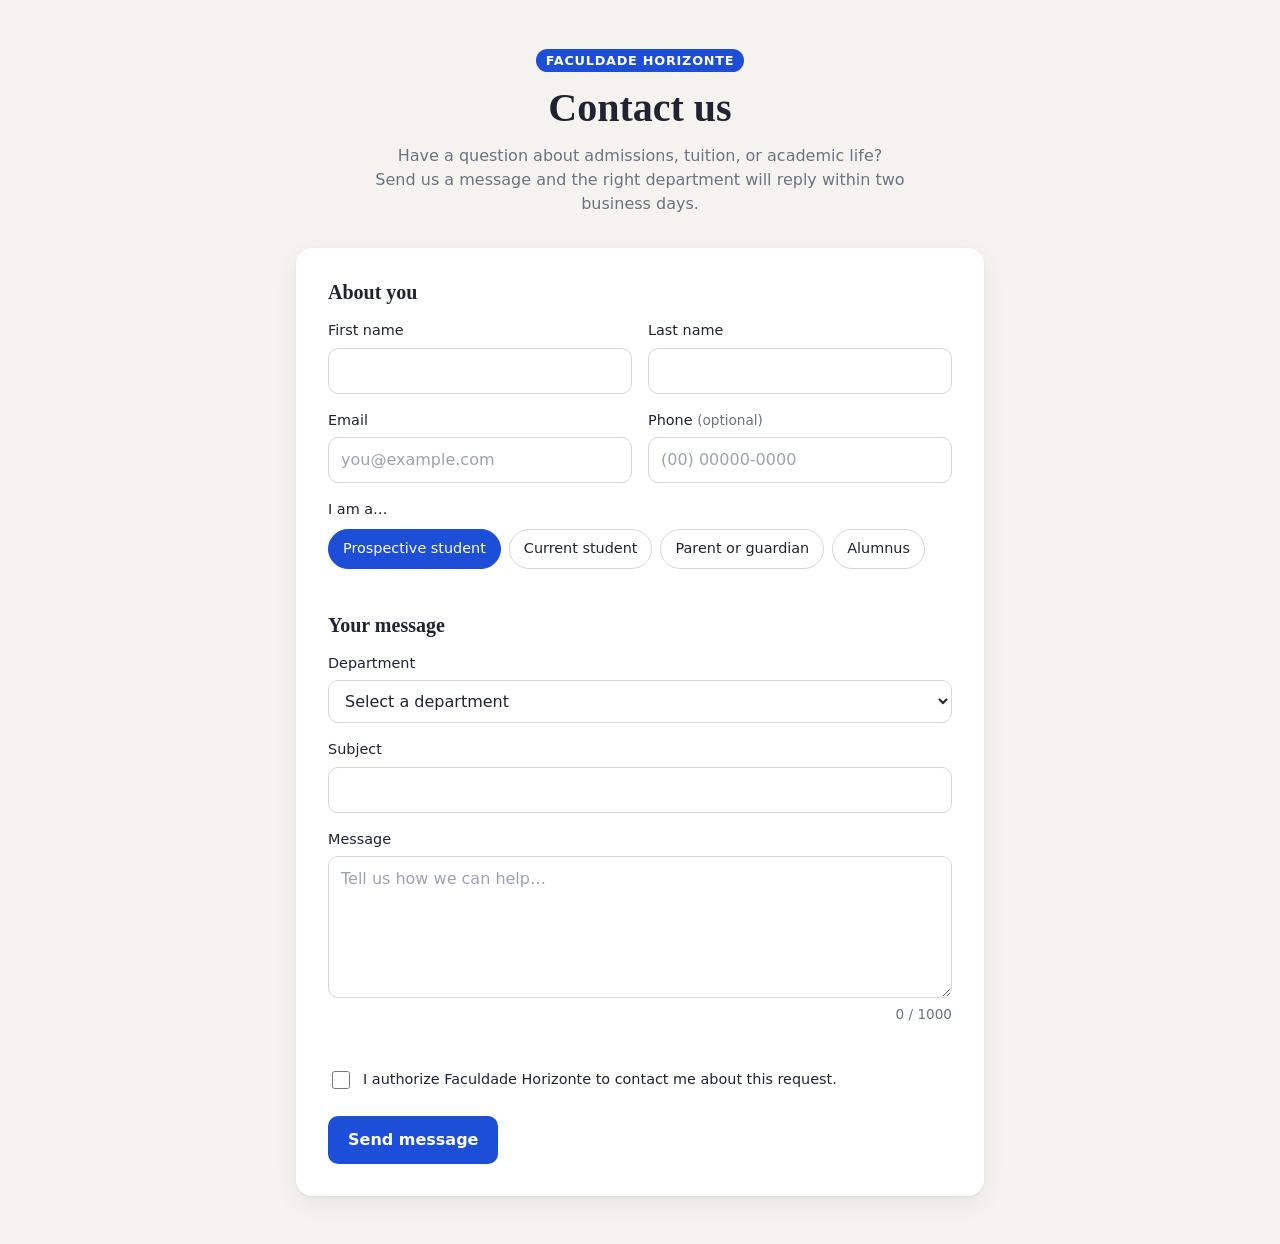
==== commit eeba4797: "feat: translate contact page to English Co-Authored-By: Claude Opus 5.5 <noreply@anthropic.com> Cla" ====
--- a/index.html
+++ b/index.html
@@ -1,12 +1,12 @@
 <!DOCTYPE html>
-<html lang="pt-BR">
+<html lang="en">
 
 <head>
   <meta charset="UTF-8">
   <meta name="viewport" content="width=device-width, initial-scale=1.0">
-  <meta name="description" content="Fale com a Faculdade Horizonte: admissão e matrícula, mensalidades e bolsas, secretaria acadêmica, estágios e carreiras e suporte de TI.">
+  <meta name="description" content="Contact Faculdade Horizonte: admissions and enrollment, tuition and scholarships, registrar's office, internships and careers, and IT support.">
   <meta name="color-scheme" content="light dark">
-  <title>Fale Conosco — Faculdade Horizonte</title>
+  <title>Contact Us — Faculdade Horizonte</title>
   <link rel="preconnect" href="https://fonts.googleapis.com">
   <link rel="preconnect" href="https://fonts.gstatic.com" crossorigin>
   <link
@@ -20,104 +20,104 @@
   <main class="page">
     <header class="intro">
       <p class="badge">Faculdade Horizonte</p>
-      <h1>Fale conosco</h1>
-      <p>Tem alguma dúvida sobre admissão, mensalidades ou vida acadêmica? Envie uma mensagem e o setor responsável responderá em até dois dias úteis.</p>
+      <h1>Contact us</h1>
+      <p>Have a question about admissions, tuition, or academic life? Send us a message and the right department will reply within two business days.</p>
     </header>
 
     <form class="card" id="contact-form" action="thank-you.html" method="post">
       <fieldset>
-        <legend>Sobre você</legend>
+        <legend>About you</legend>
 
         <div class="row">
           <div class="field">
-            <label for="firstName">Nome</label>
+            <label for="firstName">First name</label>
             <input type="text" id="firstName" name="firstName" autocomplete="given-name"
               aria-describedby="first-name-error" required>
-            <small class="error" id="first-name-error">Informe seu nome.</small>
+            <small class="error" id="first-name-error">Please enter your first name.</small>
           </div>
           <div class="field">
-            <label for="lastName">Sobrenome</label>
+            <label for="lastName">Last name</label>
             <input type="text" id="lastName" name="lastName" autocomplete="family-name"
               aria-describedby="last-name-error" required>
-            <small class="error" id="last-name-error">Informe seu sobrenome.</small>
+            <small class="error" id="last-name-error">Please enter your last name.</small>
           </div>
         </div>
 
         <div class="row">
           <div class="field">
-            <label for="email">E-mail</label>
-            <input type="email" id="email" name="email" autocomplete="email" placeholder="voce@exemplo.com"
+            <label for="email">Email</label>
+            <input type="email" id="email" name="email" autocomplete="email" placeholder="you@example.com"
               aria-describedby="email-error" required>
-            <small class="error" id="email-error">Informe um e-mail válido.</small>
+            <small class="error" id="email-error">Please enter a valid email address.</small>
           </div>
           <div class="field">
-            <label for="phone">Telefone <span class="optional">(opcional)</span></label>
+            <label for="phone">Phone <span class="optional">(optional)</span></label>
             <input type="tel" id="phone" name="phone" autocomplete="tel" inputmode="numeric"
               placeholder="(00) 00000-0000">
           </div>
         </div>
 
         <fieldset class="field">
-          <legend class="field-label">Eu sou…</legend>
+          <legend class="field-label">I am a…</legend>
           <div class="options">
             <label class="option">
               <input type="radio" name="role" value="prospective-student" required checked>
-              <span>Futuro aluno</span>
+              <span>Prospective student</span>
             </label>
             <label class="option">
               <input type="radio" name="role" value="current-student">
-              <span>Aluno matriculado</span>
+              <span>Current student</span>
             </label>
             <label class="option">
               <input type="radio" name="role" value="parent-guardian">
-              <span>Pai, mãe ou responsável</span>
+              <span>Parent or guardian</span>
             </label>
             <label class="option">
               <input type="radio" name="role" value="alumnus">
-              <span>Ex-aluno</span>
+              <span>Alumnus</span>
             </label>
           </div>
         </fieldset>
       </fieldset>
 
       <fieldset>
-        <legend>Sua mensagem</legend>
+        <legend>Your message</legend>
 
         <div class="field">
-          <label for="department">Setor</label>
+          <label for="department">Department</label>
           <select id="department" name="department" aria-describedby="department-error" required>
-            <option value="" disabled selected>Selecione um setor</option>
-            <option value="admissions">Admissão e matrícula</option>
-            <option value="tuition">Mensalidades e bolsas</option>
-            <option value="registrar">Secretaria acadêmica</option>
-            <option value="internships-careers">Estágios e carreiras</option>
-            <option value="it-support">Suporte de TI</option>
-            <option value="other">Outro</option>
+            <option value="" disabled selected>Select a department</option>
+            <option value="admissions">Admissions and enrollment</option>
+            <option value="tuition">Tuition and scholarships</option>
+            <option value="registrar">Registrar's office</option>
+            <option value="internships-careers">Internships and careers</option>
+            <option value="it-support">IT support</option>
+            <option value="other">Other</option>
           </select>
-          <small class="error" id="department-error">Selecione um setor.</small>
+          <small class="error" id="department-error">Please select a department.</small>
         </div>
 
         <div class="field">
-          <label for="subject">Assunto</label>
+          <label for="subject">Subject</label>
           <input type="text" id="subject" name="subject" maxlength="100" aria-describedby="subject-error" required>
-          <small class="error" id="subject-error">Informe o assunto.</small>
+          <small class="error" id="subject-error">Please enter a subject.</small>
         </div>
 
         <div class="field">
-          <label for="message">Mensagem</label>
+          <label for="message">Message</label>
           <textarea id="message" name="message" rows="5" minlength="20" maxlength="1000"
-            placeholder="Conte como podemos ajudar…" aria-describedby="message-error counter" required></textarea>
-          <small class="error" id="message-error">Escreva pelo menos 20 caracteres.</small>
+            placeholder="Tell us how we can help…" aria-describedby="message-error counter" required></textarea>
+          <small class="error" id="message-error">Please write at least 20 characters.</small>
           <small class="counter" id="counter" aria-live="polite">0 / 1000</small>
         </div>
       </fieldset>
 
       <label class="consent">
         <input type="checkbox" name="consent" required>
-        <span>Autorizo a Faculdade Horizonte a entrar em contato comigo sobre esta solicitação.</span>
+        <span>I authorize Faculdade Horizonte to contact me about this request.</span>
       </label>
 
-      <button type="submit">Enviar mensagem</button>
+      <button type="submit">Send message</button>
     </form>
   </main>
 </body>
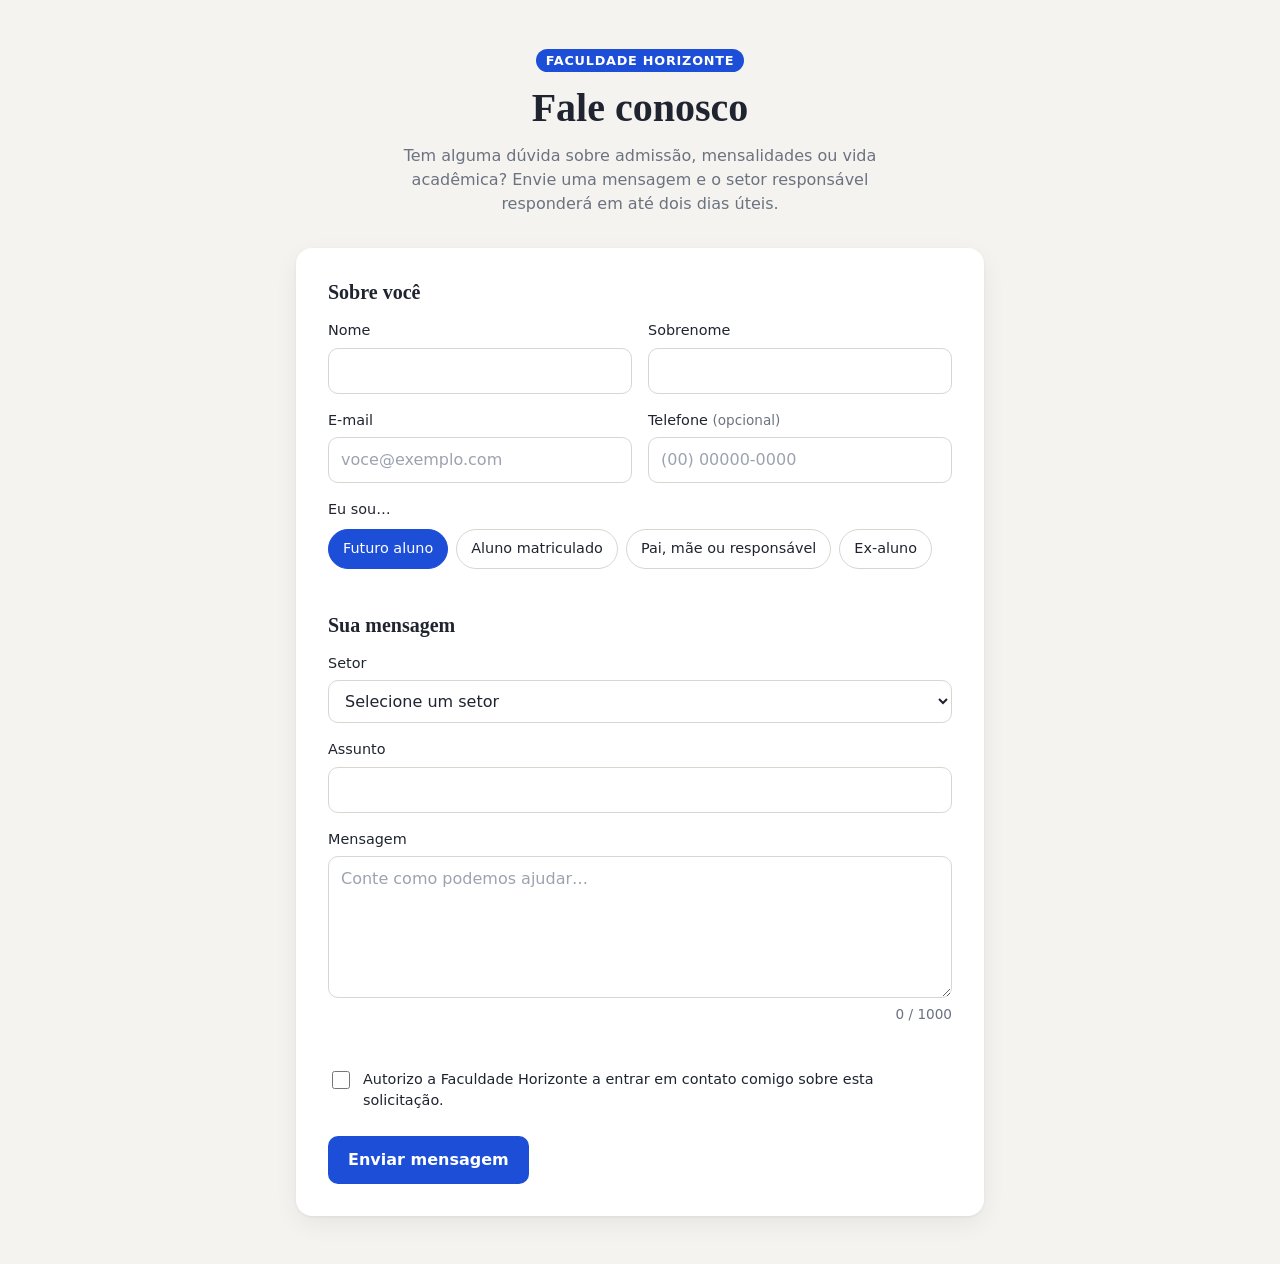
==== commit db6fdbae: "feat: restaura a página de contato em português Co-Authored-By: Claude Opus 5.5 <noreply@anthropic.c" ====
--- a/index.html
+++ b/index.html
@@ -1,12 +1,12 @@
 <!DOCTYPE html>
-<html lang="en">
+<html lang="pt-BR">
 
 <head>
   <meta charset="UTF-8">
   <meta name="viewport" content="width=device-width, initial-scale=1.0">
-  <meta name="description" content="Contact Faculdade Horizonte: admissions and enrollment, tuition and scholarships, registrar's office, internships and careers, and IT support.">
+  <meta name="description" content="Fale com a Faculdade Horizonte: admissão e matrícula, mensalidades e bolsas, secretaria acadêmica, estágios e carreiras e suporte de TI.">
   <meta name="color-scheme" content="light dark">
-  <title>Contact Us — Faculdade Horizonte</title>
+  <title>Fale Conosco — Faculdade Horizonte</title>
   <link rel="preconnect" href="https://fonts.googleapis.com">
   <link rel="preconnect" href="https://fonts.gstatic.com" crossorigin>
   <link
@@ -20,104 +20,104 @@
   <main class="page">
     <header class="intro">
       <p class="badge">Faculdade Horizonte</p>
-      <h1>Contact us</h1>
-      <p>Have a question about admissions, tuition, or academic life? Send us a message and the right department will reply within two business days.</p>
+      <h1>Fale conosco</h1>
+      <p>Tem alguma dúvida sobre admissão, mensalidades ou vida acadêmica? Envie uma mensagem e o setor responsável responderá em até dois dias úteis.</p>
     </header>
 
     <form class="card" id="contact-form" action="thank-you.html" method="post">
       <fieldset>
-        <legend>About you</legend>
+        <legend>Sobre você</legend>
 
         <div class="row">
           <div class="field">
-            <label for="firstName">First name</label>
+            <label for="firstName">Nome</label>
             <input type="text" id="firstName" name="firstName" autocomplete="given-name"
               aria-describedby="first-name-error" required>
-            <small class="error" id="first-name-error">Please enter your first name.</small>
+            <small class="error" id="first-name-error">Informe seu nome.</small>
           </div>
           <div class="field">
-            <label for="lastName">Last name</label>
+            <label for="lastName">Sobrenome</label>
             <input type="text" id="lastName" name="lastName" autocomplete="family-name"
               aria-describedby="last-name-error" required>
-            <small class="error" id="last-name-error">Please enter your last name.</small>
+            <small class="error" id="last-name-error">Informe seu sobrenome.</small>
           </div>
         </div>
 
         <div class="row">
           <div class="field">
-            <label for="email">Email</label>
-            <input type="email" id="email" name="email" autocomplete="email" placeholder="you@example.com"
+            <label for="email">E-mail</label>
+            <input type="email" id="email" name="email" autocomplete="email" placeholder="voce@exemplo.com"
               aria-describedby="email-error" required>
-            <small class="error" id="email-error">Please enter a valid email address.</small>
+            <small class="error" id="email-error">Informe um e-mail válido.</small>
           </div>
           <div class="field">
-            <label for="phone">Phone <span class="optional">(optional)</span></label>
+            <label for="phone">Telefone <span class="optional">(opcional)</span></label>
             <input type="tel" id="phone" name="phone" autocomplete="tel" inputmode="numeric"
               placeholder="(00) 00000-0000">
           </div>
         </div>
 
         <fieldset class="field">
-          <legend class="field-label">I am a…</legend>
+          <legend class="field-label">Eu sou…</legend>
           <div class="options">
             <label class="option">
               <input type="radio" name="role" value="prospective-student" required checked>
-              <span>Prospective student</span>
+              <span>Futuro aluno</span>
             </label>
             <label class="option">
               <input type="radio" name="role" value="current-student">
-              <span>Current student</span>
+              <span>Aluno matriculado</span>
             </label>
             <label class="option">
               <input type="radio" name="role" value="parent-guardian">
-              <span>Parent or guardian</span>
+              <span>Pai, mãe ou responsável</span>
             </label>
             <label class="option">
               <input type="radio" name="role" value="alumnus">
-              <span>Alumnus</span>
+              <span>Ex-aluno</span>
             </label>
           </div>
         </fieldset>
       </fieldset>
 
       <fieldset>
-        <legend>Your message</legend>
+        <legend>Sua mensagem</legend>
 
         <div class="field">
-          <label for="department">Department</label>
+          <label for="department">Setor</label>
           <select id="department" name="department" aria-describedby="department-error" required>
-            <option value="" disabled selected>Select a department</option>
-            <option value="admissions">Admissions and enrollment</option>
-            <option value="tuition">Tuition and scholarships</option>
-            <option value="registrar">Registrar's office</option>
-            <option value="internships-careers">Internships and careers</option>
-            <option value="it-support">IT support</option>
-            <option value="other">Other</option>
+            <option value="" disabled selected>Selecione um setor</option>
+            <option value="admissions">Admissão e matrícula</option>
+            <option value="tuition">Mensalidades e bolsas</option>
+            <option value="registrar">Secretaria acadêmica</option>
+            <option value="internships-careers">Estágios e carreiras</option>
+            <option value="it-support">Suporte de TI</option>
+            <option value="other">Outro</option>
           </select>
-          <small class="error" id="department-error">Please select a department.</small>
+          <small class="error" id="department-error">Selecione um setor.</small>
         </div>
 
         <div class="field">
-          <label for="subject">Subject</label>
+          <label for="subject">Assunto</label>
           <input type="text" id="subject" name="subject" maxlength="100" aria-describedby="subject-error" required>
-          <small class="error" id="subject-error">Please enter a subject.</small>
+          <small class="error" id="subject-error">Informe o assunto.</small>
         </div>
 
         <div class="field">
-          <label for="message">Message</label>
+          <label for="message">Mensagem</label>
           <textarea id="message" name="message" rows="5" minlength="20" maxlength="1000"
-            placeholder="Tell us how we can help…" aria-describedby="message-error counter" required></textarea>
-          <small class="error" id="message-error">Please write at least 20 characters.</small>
+            placeholder="Conte como podemos ajudar…" aria-describedby="message-error counter" required></textarea>
+          <small class="error" id="message-error">Escreva pelo menos 20 caracteres.</small>
           <small class="counter" id="counter" aria-live="polite">0 / 1000</small>
         </div>
       </fieldset>
 
       <label class="consent">
         <input type="checkbox" name="consent" required>
-        <span>I authorize Faculdade Horizonte to contact me about this request.</span>
+        <span>Autorizo a Faculdade Horizonte a entrar em contato comigo sobre esta solicitação.</span>
       </label>
 
-      <button type="submit">Send message</button>
+      <button type="submit">Enviar mensagem</button>
     </form>
   </main>
 </body>
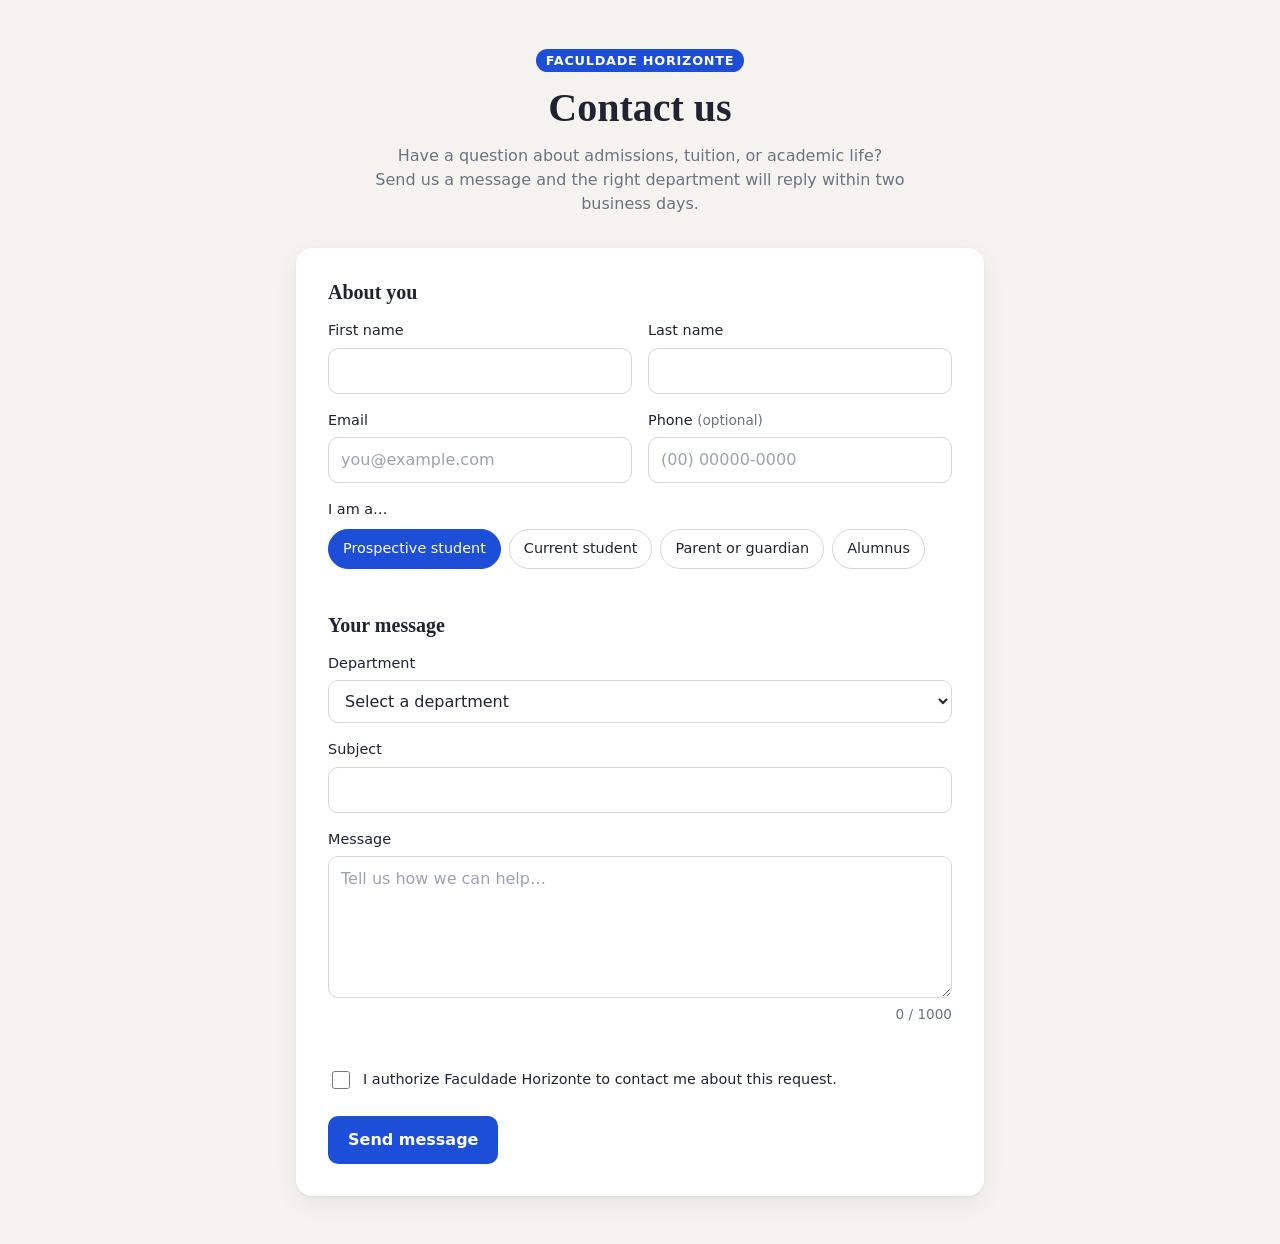
==== commit d33e62b4: "feat: translate contact page to English Co-Authored-By: Claude Opus 5.5 <noreply@anthropic.com> Cla" ====
--- a/index.html
+++ b/index.html
@@ -1,12 +1,12 @@
 <!DOCTYPE html>
-<html lang="pt-BR">
+<html lang="en">
 
 <head>
   <meta charset="UTF-8">
   <meta name="viewport" content="width=device-width, initial-scale=1.0">
-  <meta name="description" content="Fale com a Faculdade Horizonte: admissão e matrícula, mensalidades e bolsas, secretaria acadêmica, estágios e carreiras e suporte de TI.">
+  <meta name="description" content="Contact Faculdade Horizonte: admissions and enrollment, tuition and scholarships, registrar's office, internships and careers, and IT support.">
   <meta name="color-scheme" content="light dark">
-  <title>Fale Conosco — Faculdade Horizonte</title>
+  <title>Contact Us — Faculdade Horizonte</title>
   <link rel="preconnect" href="https://fonts.googleapis.com">
   <link rel="preconnect" href="https://fonts.gstatic.com" crossorigin>
   <link
@@ -20,104 +20,104 @@
   <main class="page">
     <header class="intro">
       <p class="badge">Faculdade Horizonte</p>
-      <h1>Fale conosco</h1>
-      <p>Tem alguma dúvida sobre admissão, mensalidades ou vida acadêmica? Envie uma mensagem e o setor responsável responderá em até dois dias úteis.</p>
+      <h1>Contact us</h1>
+      <p>Have a question about admissions, tuition, or academic life? Send us a message and the right department will reply within two business days.</p>
     </header>
 
     <form class="card" id="contact-form" action="thank-you.html" method="post">
       <fieldset>
-        <legend>Sobre você</legend>
+        <legend>About you</legend>
 
         <div class="row">
           <div class="field">
-            <label for="firstName">Nome</label>
+            <label for="firstName">First name</label>
             <input type="text" id="firstName" name="firstName" autocomplete="given-name"
               aria-describedby="first-name-error" required>
-            <small class="error" id="first-name-error">Informe seu nome.</small>
+            <small class="error" id="first-name-error">Please enter your first name.</small>
           </div>
           <div class="field">
-            <label for="lastName">Sobrenome</label>
+            <label for="lastName">Last name</label>
             <input type="text" id="lastName" name="lastName" autocomplete="family-name"
               aria-describedby="last-name-error" required>
-            <small class="error" id="last-name-error">Informe seu sobrenome.</small>
+            <small class="error" id="last-name-error">Please enter your last name.</small>
           </div>
         </div>
 
         <div class="row">
           <div class="field">
-            <label for="email">E-mail</label>
-            <input type="email" id="email" name="email" autocomplete="email" placeholder="voce@exemplo.com"
+            <label for="email">Email</label>
+            <input type="email" id="email" name="email" autocomplete="email" placeholder="you@example.com"
               aria-describedby="email-error" required>
-            <small class="error" id="email-error">Informe um e-mail válido.</small>
+            <small class="error" id="email-error">Please enter a valid email address.</small>
           </div>
           <div class="field">
-            <label for="phone">Telefone <span class="optional">(opcional)</span></label>
+            <label for="phone">Phone <span class="optional">(optional)</span></label>
             <input type="tel" id="phone" name="phone" autocomplete="tel" inputmode="numeric"
               placeholder="(00) 00000-0000">
           </div>
         </div>
 
         <fieldset class="field">
-          <legend class="field-label">Eu sou…</legend>
+          <legend class="field-label">I am a…</legend>
           <div class="options">
             <label class="option">
               <input type="radio" name="role" value="prospective-student" required checked>
-              <span>Futuro aluno</span>
+              <span>Prospective student</span>
             </label>
             <label class="option">
               <input type="radio" name="role" value="current-student">
-              <span>Aluno matriculado</span>
+              <span>Current student</span>
             </label>
             <label class="option">
               <input type="radio" name="role" value="parent-guardian">
-              <span>Pai, mãe ou responsável</span>
+              <span>Parent or guardian</span>
             </label>
             <label class="option">
               <input type="radio" name="role" value="alumnus">
-              <span>Ex-aluno</span>
+              <span>Alumnus</span>
             </label>
           </div>
         </fieldset>
       </fieldset>
 
       <fieldset>
-        <legend>Sua mensagem</legend>
+        <legend>Your message</legend>
 
         <div class="field">
-          <label for="department">Setor</label>
+          <label for="department">Department</label>
           <select id="department" name="department" aria-describedby="department-error" required>
-            <option value="" disabled selected>Selecione um setor</option>
-            <option value="admissions">Admissão e matrícula</option>
-            <option value="tuition">Mensalidades e bolsas</option>
-            <option value="registrar">Secretaria acadêmica</option>
-            <option value="internships-careers">Estágios e carreiras</option>
-            <option value="it-support">Suporte de TI</option>
-            <option value="other">Outro</option>
+            <option value="" disabled selected>Select a department</option>
+            <option value="admissions">Admissions and enrollment</option>
+            <option value="tuition">Tuition and scholarships</option>
+            <option value="registrar">Registrar's office</option>
+            <option value="internships-careers">Internships and careers</option>
+            <option value="it-support">IT support</option>
+            <option value="other">Other</option>
           </select>
-          <small class="error" id="department-error">Selecione um setor.</small>
+          <small class="error" id="department-error">Please select a department.</small>
         </div>
 
         <div class="field">
-          <label for="subject">Assunto</label>
+          <label for="subject">Subject</label>
           <input type="text" id="subject" name="subject" maxlength="100" aria-describedby="subject-error" required>
-          <small class="error" id="subject-error">Informe o assunto.</small>
+          <small class="error" id="subject-error">Please enter a subject.</small>
         </div>
 
         <div class="field">
-          <label for="message">Mensagem</label>
+          <label for="message">Message</label>
           <textarea id="message" name="message" rows="5" minlength="20" maxlength="1000"
-            placeholder="Conte como podemos ajudar…" aria-describedby="message-error counter" required></textarea>
-          <small class="error" id="message-error">Escreva pelo menos 20 caracteres.</small>
+            placeholder="Tell us how we can help…" aria-describedby="message-error counter" required></textarea>
+          <small class="error" id="message-error">Please write at least 20 characters.</small>
           <small class="counter" id="counter" aria-live="polite">0 / 1000</small>
         </div>
       </fieldset>
 
       <label class="consent">
         <input type="checkbox" name="consent" required>
-        <span>Autorizo a Faculdade Horizonte a entrar em contato comigo sobre esta solicitação.</span>
+        <span>I authorize Faculdade Horizonte to contact me about this request.</span>
       </label>
 
-      <button type="submit">Enviar mensagem</button>
+      <button type="submit">Send message</button>
     </form>
   </main>
 </body>
